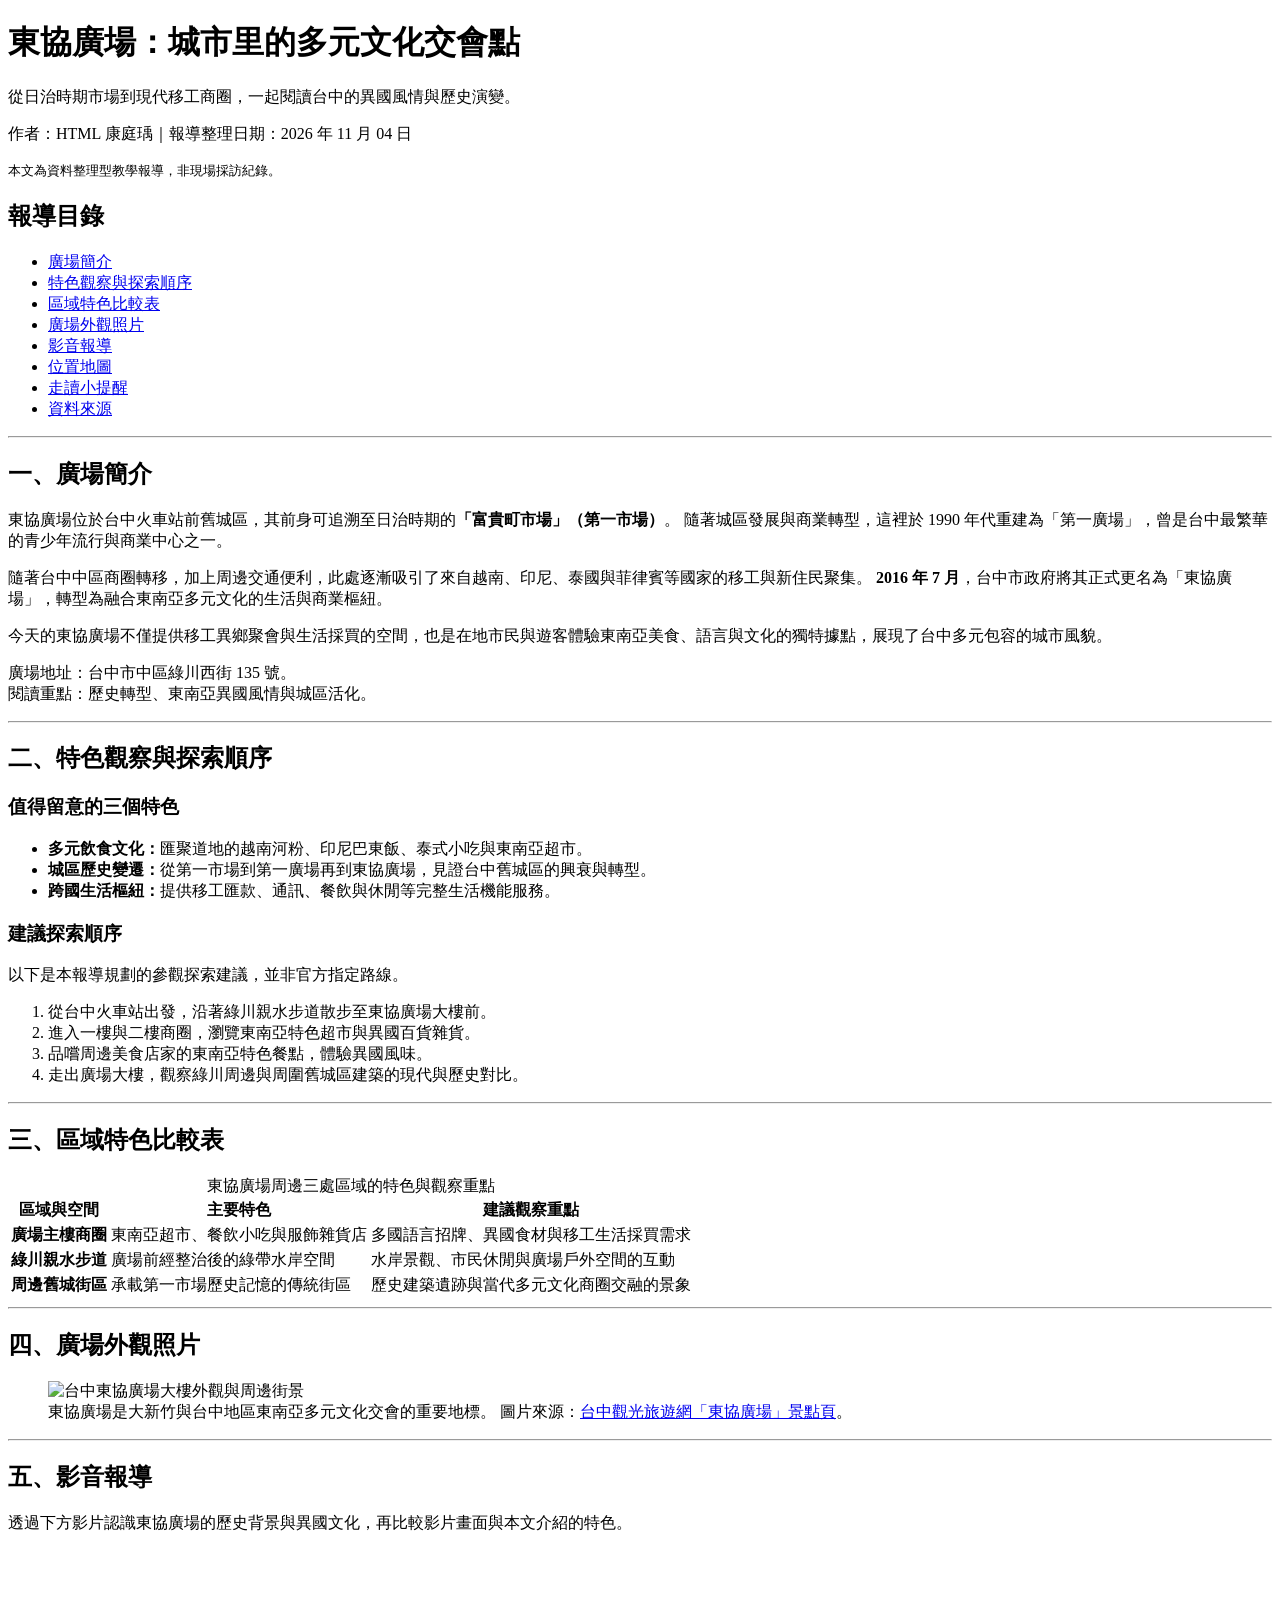
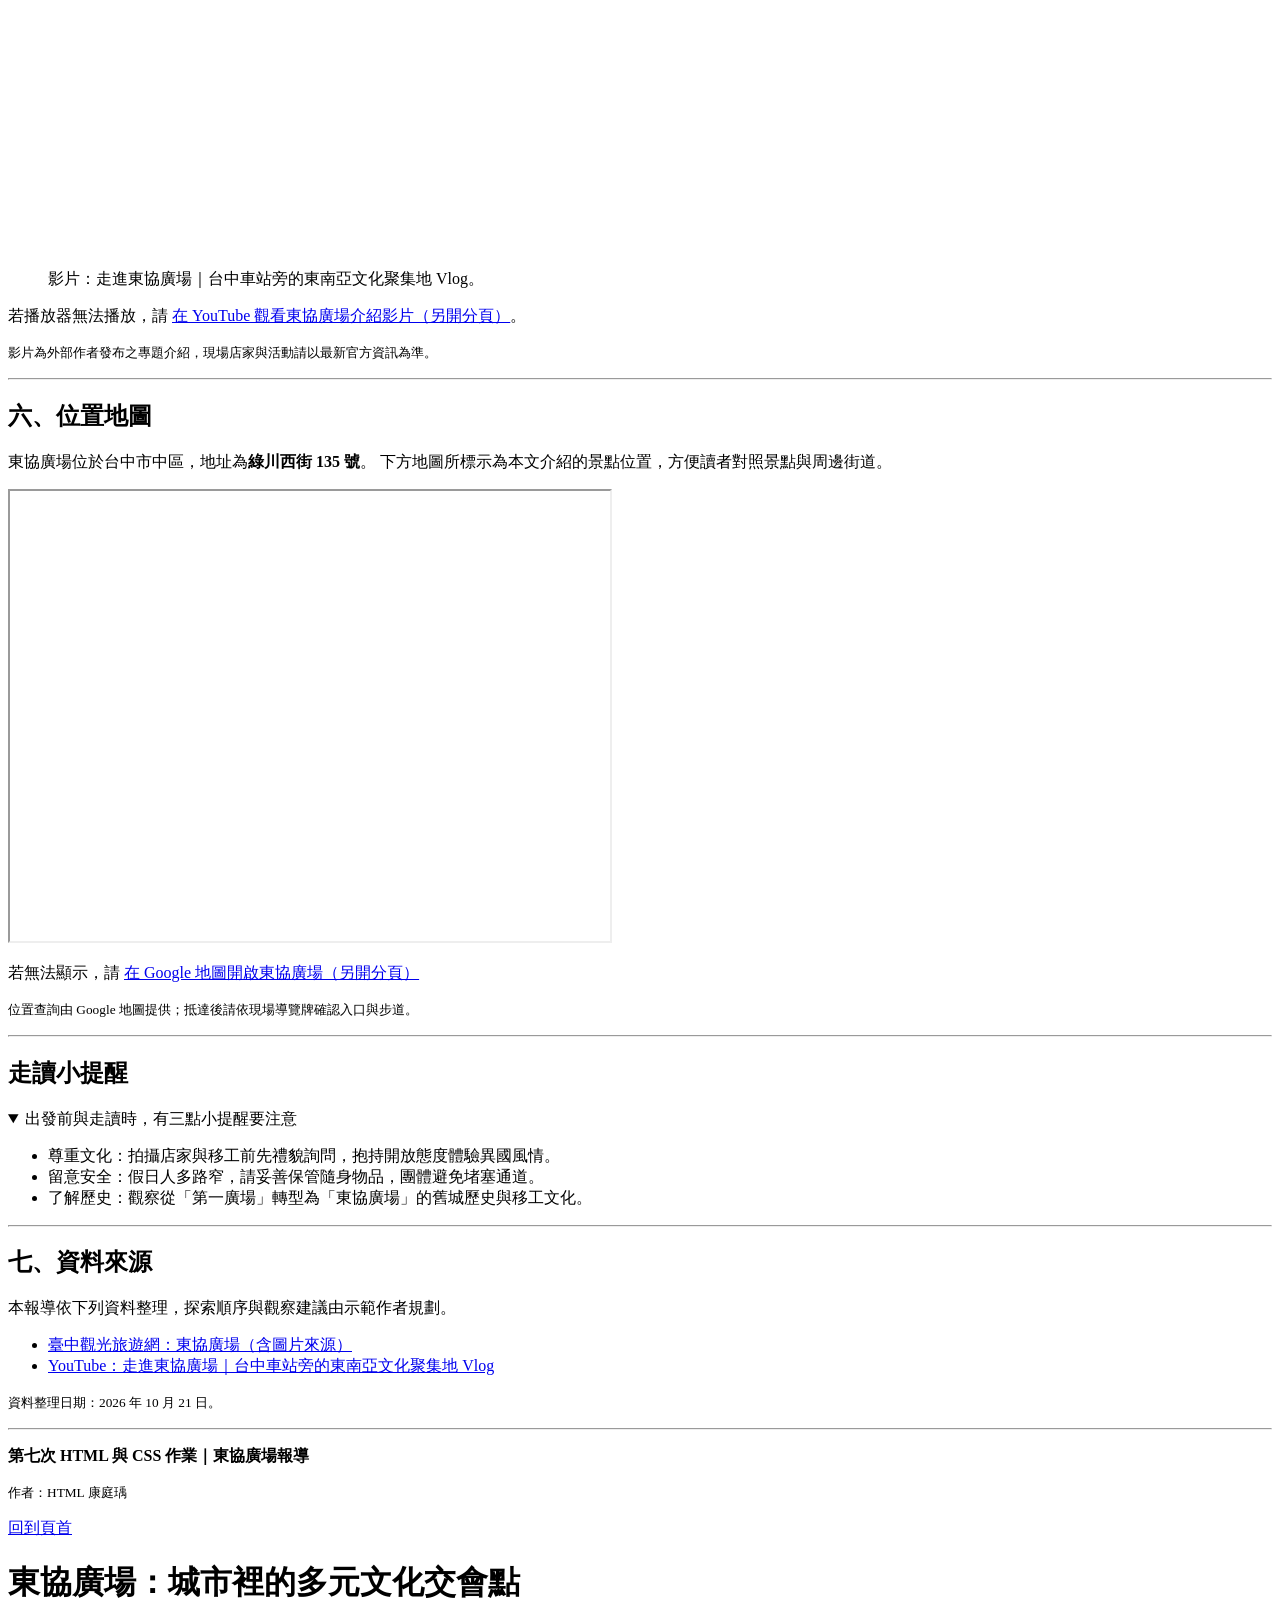
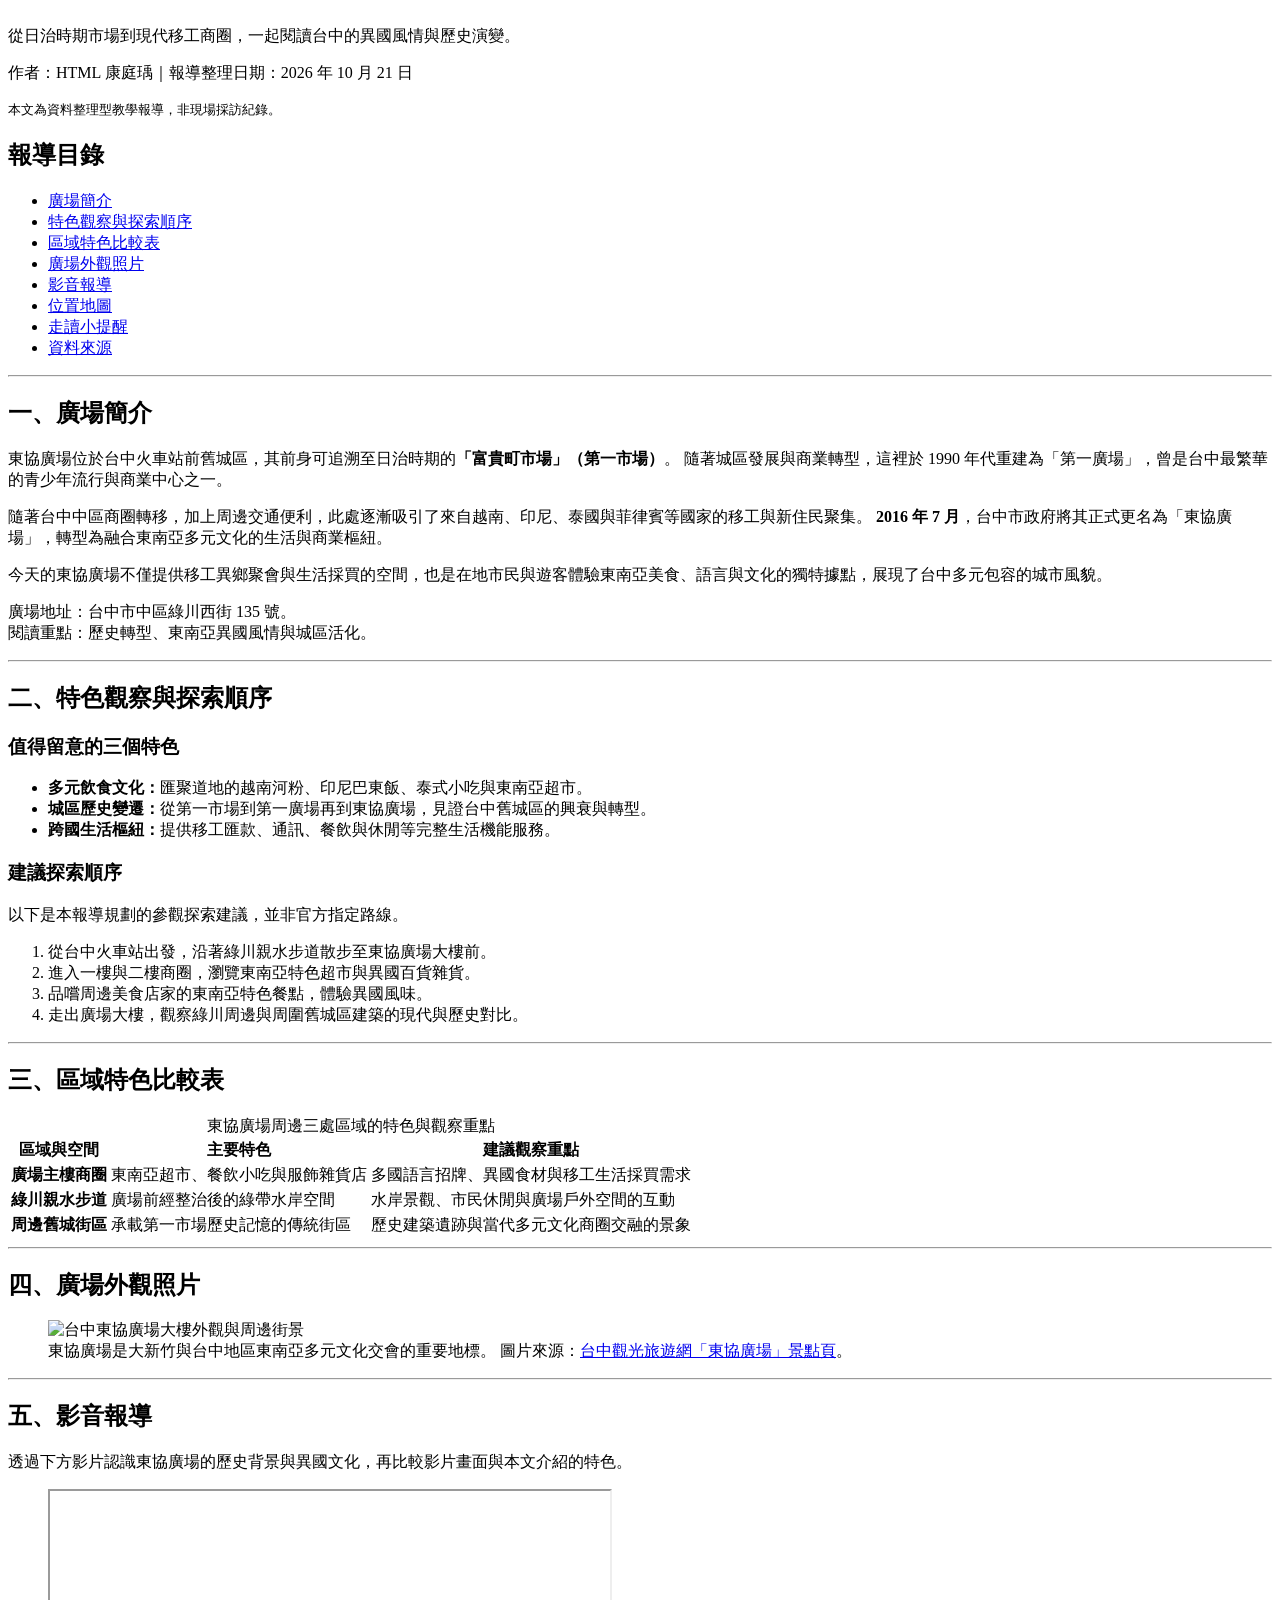
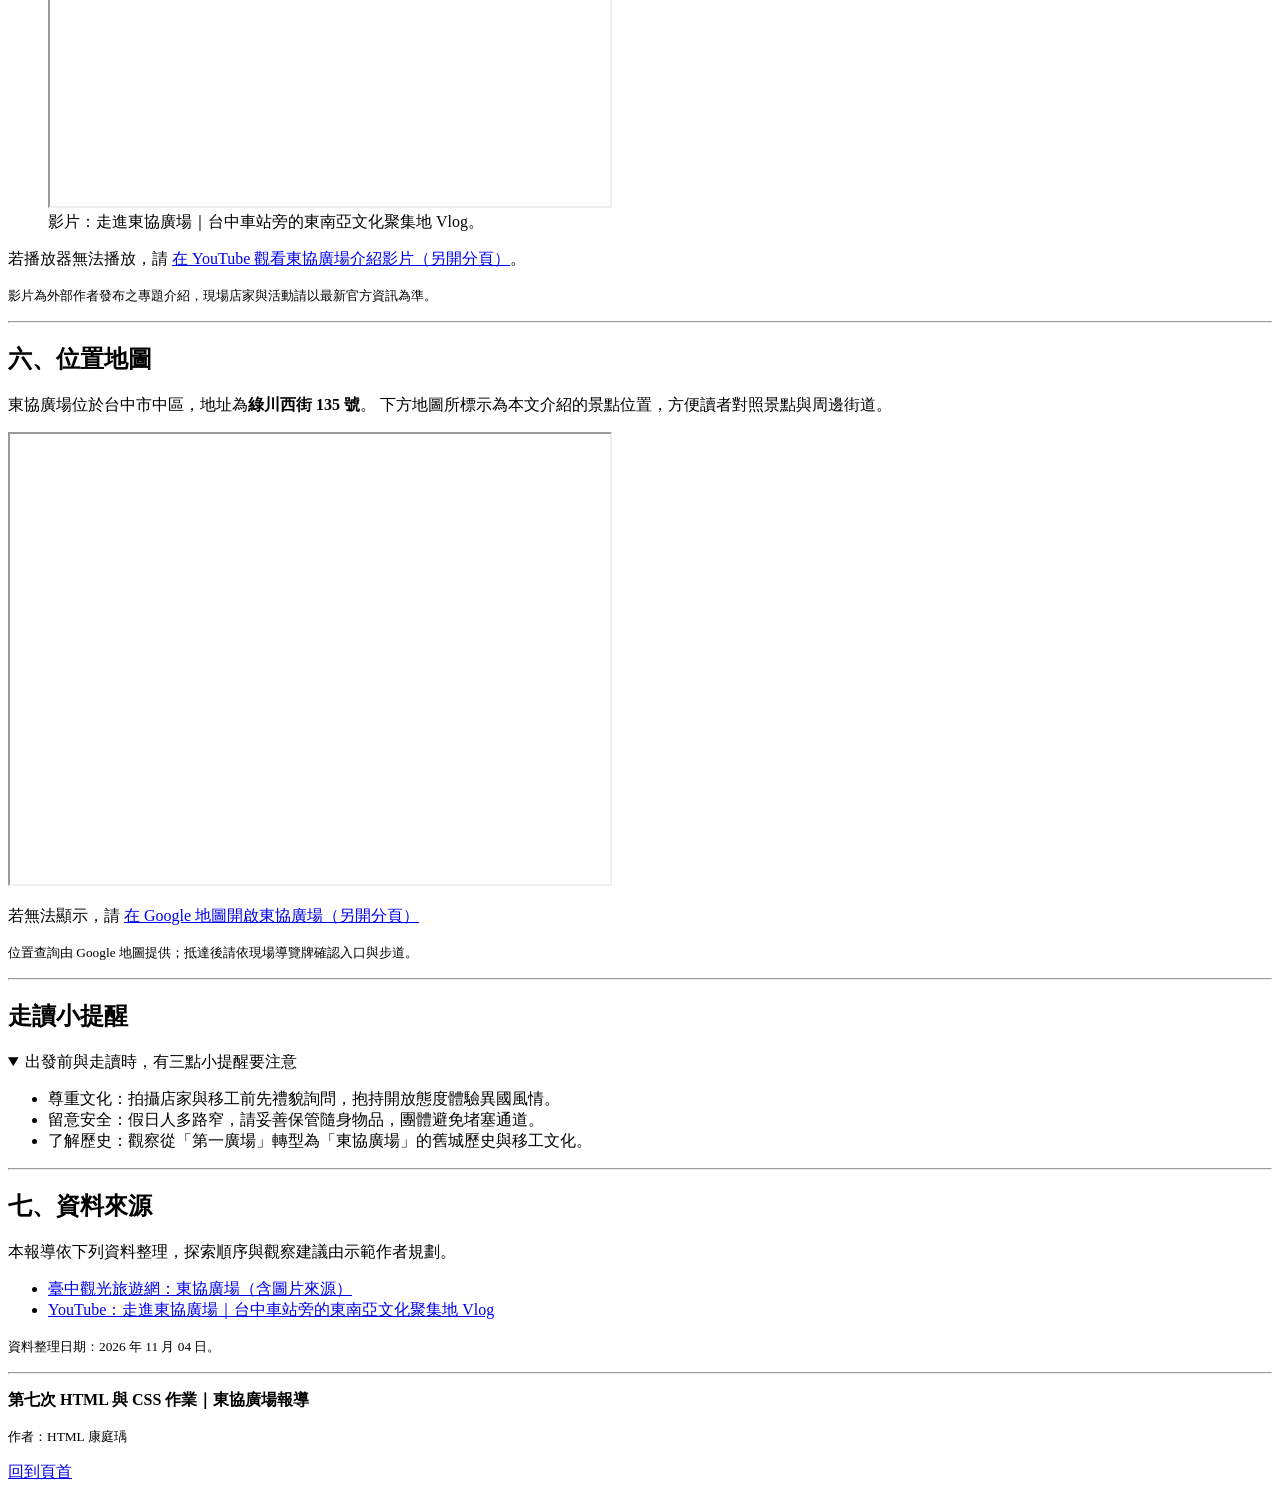
==== index.html @ 60e99b35 "Update report date to November 4, 2026" ====
<!DOCTYPE html>
<html lang="zh-Hant">
<head>
    <meta charset="UTF-8">
    <meta name="viewport" content="width=device-width, initial-scale=1.0">
    <meta name="description" content="走進東協廣場，認識前第一廣場的歷史轉變、東南亞多元文化與美食，透過清單、表格、照片和影片閱讀城市故事。">
    <meta name="author" content="HTML 康庭瑀">
    <title>東協廣場報導｜城市裡的多元文化交會點</title>

    <!--
        HW07 改用外部 CSS。
        href="css/hw07.css" 是相對於本 HTML 檔案所在資料夾的路徑：
        先進入同一層的 css 資料夾，再載入 hw07.css。
        HTML 與 css 資料夾一起搬移且維持層級時，路徑仍可正常使用。
    -->
    <link rel="stylesheet" href="css/hw07.css">
</head>

<body>
    <!-- header 是頁首；id="top" 是下方「回到頁首」連結的目的地。 -->
    <header id="top">
        <h1>東協廣場：城市里的多元文化交會點</h1>
        <p>從日治時期市場到現代移工商圈，一起閱讀台中的異國風情與歷史演變。</p>
        <p>作者：HTML 康庭瑀｜報導整理日期：<time datetime="2026-11-04">2026 年 11 月 04 日</time></p>
        <!-- 原行內 font-style: italic 已移至外部 CSS 的 .report-disclaimer。 -->
        <p><small class="report-disclaimer">本文為資料整理型教學報導，非現場採訪紀錄。</small></p>
    </header>

    <!-- nav 表示導覽區；href="#名稱" 會跳到本頁相同 id 的元素。 -->
    <nav aria-label="報導目錄">
        <h2>報導目錄</h2>
        <ul>
            <li><a href="#intro">廣場簡介</a></li>
            <li><a href="#highlights">特色觀察與探索順序</a></li>
            <li><a href="#table">區域特色比較表</a></li>
            <li><a href="#photo">廣場外觀照片</a></li>
            <li><a href="#video">影音報導</a></li>
            <li><a href="#map">位置地圖</a></li>
            <li><a href="#tips">走讀小提醒</a></li>
            <li><a href="#sources">資料來源</a></li>
        </ul>
    </nav>

    <hr>

    <!-- main 包住本頁主要內容；article 表示可獨立閱讀的完整報導。 -->
    <main>
        <article aria-label="東協廣場專題報導">

            <!-- section 將報導分成有標題的章節；同一頁中的 id 不可重複。 -->
            <section id="intro">
                <h2>一、廣場簡介</h2>
                <p>
                    東協廣場位於台中火車站前舊城區，其前身可追溯至日治時期的<strong>「富貴町市場」（第一市場）</strong>。
                    隨著城區發展與商業轉型，這裡於 1990 年代重建為「第一廣場」，曾是台中最繁華的青少年流行與商業中心之一。
                </p>
                <p>
                    隨著台中中區商圈轉移，加上周邊交通便利，此處逐漸吸引了來自越南、印尼、泰國與菲律賓等國家的移工與新住民聚集。
                    <strong>2016 年 7 月</strong>，台中市政府將其正式更名為「東協廣場」，轉型為融合東南亞多元文化的生活與商業樞紐。
                </p>
                <p>
                    今天的東協廣場不僅提供移工異鄉聚會與生活採買的空間，也是在地市民與遊客體驗東南亞美食、語言與文化的獨特據點，展現了台中多元包容的城市風貌。
                </p>
                <p>廣場地址：台中市中區綠川西街 135 號。<br>閱讀重點：歷史轉型、東南亞異國風情與城區活化。</p>
            </section>

            <hr>

            <section id="highlights">
                <h2>二、特色觀察與探索順序</h2>
                <h3>值得留意的三個特色</h3>
                <!-- ul 是無序清單；li 是個別項目，適合不分先後的資訊。 -->
                <ul>
                    <li><strong>多元飲食文化：</strong>匯聚道地的越南河粉、印尼巴東飯、泰式小吃與東南亞超市。</li>
                    <li><strong>城區歷史變遷：</strong>從第一市場到第一廣場再到東協廣場，見證台中舊城區的興衰與轉型。</li>
                    <li><strong>跨國生活樞紐：</strong>提供移工匯款、通訊、餐飲與休閒等完整生活機能服務。</li>
                </ul>

                <h3>建議探索順序</h3>
                <!-- 原行內 border-left 與 padding-left 已移至外部 CSS 的 .route-note。 -->
                <p class="route-note">以下是本報導規劃的參觀探索建議，並非官方指定路線。</p>
                <!-- ol 是有序清單；瀏覽器會依 li 的排列產生編號。 -->
                <ol>
                    <li>從台中火車站出發，沿著綠川親水步道散步至東協廣場大樓前。</li>
                    <li>進入一樓與二樓商圈，瀏覽東南亞特色超市與異國百貨雜貨。</li>
                    <li>品嚐周邊美食店家的東南亞特色餐點，體驗異國風味。</li>
                    <li>走出廣場大樓，觀察綠川周邊與周圍舊城區建築的現代與歷史對比。</li>
                </ol>
            </section>

            <hr>

            <section id="table">
                <h2>三、區域特色比較表</h2>
                <!-- 已移除舊式 border="1" 屬性，改由 CSS 來控制表格框線 -->
                <table>
                    <caption>東協廣場周邊三處區域的特色與觀察重點</caption>
                    <thead>
                        <tr>
                            <th scope="col">區域與空間</th>
                            <th scope="col">主要特色</th>
                            <th scope="col">建議觀察重點</th>
                        </tr>
                    </thead>
                    <tbody>
                        <tr>
                            <th scope="row">廣場主樓商圈</th>
                            <td>東南亞超市、餐飲小吃與服飾雜貨店</td>
                            <td>多國語言招牌、異國食材與移工生活採買需求</td>
                        </tr>
                        <tr>
                            <th scope="row">綠川親水步道</th>
                            <td>廣場前經整治後的綠帶水岸空間</td>
                            <td>水岸景觀、市民休閒與廣場戶外空間的互動</td>
                        </tr>
                        <tr>
                            <th scope="row">周邊舊城街區</th>
                            <td>承載第一市場歷史記憶的傳統街區</td>
                            <td>歷史建築遺跡與當代多元文化商圈交融的景象</td>
                        </tr>
                    </tbody>
                </table>
            </section>

            <hr>

            <section id="photo">
                <h2>四、廣場外觀照片</h2>
                <!-- figure 將圖片與圖說組成一個單位；figcaption 是圖說。 -->
                <figure>
                    <img
                        src="https://travel.taichung.gov.tw/image/31543/1024x768"
                        alt="台中東協廣場大樓外觀與周邊街景"
                        width="480">
                    <figcaption>
                        東協廣場是大新竹與台中地區東南亞多元文化交會的重要地標。
                        圖片來源：<a href="https://travel.taichung.gov.tw/zh-cn/attractions/intro/73" target="_blank" rel="noopener noreferrer">台中觀光旅遊網「東協廣場」景點頁</a>。
                    </figcaption>
                </figure>
            </section>

            <hr>

            <section id="video">
                <h2>五、影音報導</h2>
                <p>透過下方影片認識東協廣場的歷史背景與異國文化，再比較影片畫面與本文介紹的特色。</p>

                <!--
                    iframe 將 YouTube 播放器嵌入本頁，需要明確的結束標籤。
                    src 使用 /embed/影片ID，不是一般的 /watch?v=影片ID 網址。
                    width、height 設定播放器尺寸；title 說明嵌入內容。
                    allow 開放所列功能；allowfullscreen 允許全螢幕播放。
                    referrerpolicy 保留跨站來源資訊；仍須由瀏覽器提供有效來源。
                    直接開本機檔案時，YouTube 可能因缺少 HTTP Referer 而出現錯誤 153。
                    若發生此情況，請用本機 HTTP 伺服器預覽，或使用下方原始影片連結。
                    播放也取決於網路、YouTube 及發布者的嵌入設定。
                -->
                <figure>
                    <iframe
                        class="video-frame"
                        width="560"
                        height="315"
                        src="https://www.youtube.com/embed/YysUiTO_WL8?si=gfA43i-zWGRFWjnJ"
                        title="YouTube video player"
                        frameborder="0"
                        allow="accelerometer; autoplay; clipboard-write; encrypted-media; gyroscope; picture-in-picture; web-share"
                        referrerpolicy="strict-origin-when-cross-origin"
                        allowfullscreen>
                    </iframe>
                    <figcaption>影片：走進東協廣場｜台中車站旁的東南亞文化聚集地 Vlog。</figcaption>
                </figure>

                <!-- a 提供一般影片連結；播放器無法播放時仍能前往 YouTube。 -->
                <p>
                    若播放器無法播放，請
                    <a href="https://youtu.be/YysUiTO_WL8?si=YIu5LQYikHuJWmUu" target="_blank" rel="noopener noreferrer">在 YouTube 觀看東協廣場介紹影片（另開分頁）</a>。
                </p>
                <p><small>影片為外部作者發布之專題介紹，現場店家與活動請以最新官方資訊為準。</small></p>
            </section>

            <hr>

            <section id="map">
                <h2>六、位置地圖</h2>
                <p>
                    東協廣場位於台中市中區，地址為<strong>綠川西街 135 號</strong>。
                    下方地圖所標示為本文介紹的景點位置，方便讀者對照景點與周邊街道。
                </p>

                <!--
                    Google 地圖以座標定位，q 指定緯度 24.13947、經度 120.68364，output=embed 回傳嵌入版。
                    網址的 & 在 HTML 中寫成 &amp;。不需放入 API 金鑰。
                    title 說明地圖用途；loading="lazy" 延後載入較下方的外部內容。
                    iframe 必須寫結束標籤；width 與 height 設定顯示尺寸。
                    地圖需連網顯示；另外也提供一般地圖連結，若載入失敗時仍可開啟。
                -->
                <iframe
                    class="map-frame"
                    src="https://www.google.com/maps/embed?pb=!1m18!1m12!1m3!1d7281.848371149528!2d120.68386920000002!3d24.139300500000004!2m3!1f0!2f0!3f0!3m2!1i1024!2i768!4f13.1!3m3!1m2!1s0x34693d1491da3bf1%3A0x5ef80ea12e1607b6!2z5p2x5Y2U5buj5aC0!5e0!3m2!1szh-TW!2stw!4v1791948259283!5m2!1szh-TW!2stw"
                    width="600"
                    height="450"
                    title="東協廣場位置 Google 地圖"
                    loading="lazy"
                    referrerpolicy="strict-origin-when-cross-origin"
                    allowfullscreen>
                </iframe>

                <!-- a 提供一般地圖連結；無法顯示時仍能前往 Google Maps。 -->
                <p>
                    若無法顯示，請
                    <a href="https://maps.app.goo.gl/yRwJXC8t9K7Gx9ax9" target="_blank" rel="noopener noreferrer">在 Google 地圖開啟東協廣場（另開分頁）</a>
                </p>
                <p><small>位置查詢由 Google 地圖提供；抵達後請依現場導覽牌確認入口與步道。</small></p>
            </section>

            <hr>

            <!--
                aside 放與報導相關、但可獨立省略的補充資訊。
                此處為走讀提醒，不用特別來取代主要景點介紹。
                純 HTML 下會依文件順序顯示；aside 不用自動移到右側。
            -->
            <aside id="tips" aria-labelledby="tips-title">
                <h2 id="tips-title">走讀小提醒</h2>
                <!-- details 與 summary 提供瀏覽器原生收折功能，不需要自寫 JavaScript。 -->
                <details open>
                    <summary>出發前與走讀時，有三點小提醒要注意</summary>
                    <ul>
                        <li>尊重文化：拍攝店家與移工前先禮貌詢問，抱持開放態度體驗異國風情。</li>
                        <li>留意安全：假日人多路窄，請妥善保管隨身物品，團體避免堵塞通道。</li>
                        <li>了解歷史：觀察從「第一廣場」轉型為「東協廣場」的舊城歷史與移工文化。</li>
                    </ul>
                </details>
            </aside>

            <hr>

            <section id="sources">
                <h2>七、資料來源</h2>
                <p>本報導依下列資料整理，探索順序與觀察建議由示範作者規劃。</p>
                <!-- target="_blank" 另開分頁；rel 保護開啟新頁面的關聯。 -->
                <ul>
                    <li><a href="https://travel.taichung.gov.tw/zh-cn/attractions/intro/73" target="_blank" rel="noopener noreferrer">臺中觀光旅遊網：東協廣場（含圖片來源）</a></li>
                    <li><a href="https://youtu.be/YysUiTO_WL8?si=YIu5LQYikHuJWmUu" target="_blank" rel="noopener noreferrer">YouTube：走進東協廣場｜台中車站旁的東南亞文化聚集地 Vlog</a></li>
                </ul>
                <p><small>資料整理日期：2026 年 10 月 21 日。</small></p>
            </section>
        </article>
    </main>

    <hr>

    <!-- footer 是頁尾；來源與作者標示應依自己的作品修改。 -->
    <footer>
        <p><strong>第七次 HTML 與 CSS 作業｜東協廣場報導</strong></p>
        <p><small>作者：HTML 康庭瑀</small></p>
        <p><a href="#top">回到頁首</a></p>
    </footer>
</body>
</html><!DOCTYPE html>
<!-- 設定文件格式為 HTML5 -->
<html lang="zh-Hant">
<!-- 設定為繁體中文語系，幫助搜尋引擎與瀏覽器識別 -->
<head>
    <!-- 網頁基本設定與 Head 資訊 -->
    <meta charset="UTF-8">
    <!-- 設定網頁文字編碼為 UTF-8 防止亂碼 -->
    <meta name="viewport" content="width=device-width, initial-scale=1.0">
    <!-- 讓網頁在手機等行動裝置上也能正常縮放與顯示 -->
    <meta name="description" content="走進東協廣場，認識前第一廣場的歷史轉變、東南亞多元文化與美食，透過清單、表格、照片和影片閱讀城市故事。">
    <!-- description 提供網頁摘要；author 標示作者。 -->
    <meta name="author" content="HTML 康庭瑀">
    <title>東協廣場報導｜城市裡的多元文化交會點</title>
    <!-- title 顯示在瀏覽器分頁；與 body 中的 h1 用途不同。 -->
    <!--
        HW07 方法三：以 link 元素載入外部 CSS，不在本頁保留 style 元素或行內 style。
        相對路徑 css/hw07.css：從本 HTML 所在資料夾出發，進入 css 子資料夾，再讀取 hw07.css。
    -->
    <link rel="stylesheet" href="css/hw07.css">
</head>

<body>
    <!-- header 是頁首；id="top" 是下方「回到頁首」連結的目的地。 -->
    <header id="top">
        <!-- h1 是本頁主標題；h2 用於各章節，依內容階層選用標題。 -->
        <h1>東協廣場：城市裡的多元文化交會點</h1>
        <p>從日治時期市場到現代移工商圈，一起閱讀台中的異國風情與歷史演變。</p>
        <!-- time 的 datetime 以標準日期格式提供機器可讀的日期。 -->
        <p>作者：HTML 康庭瑀｜報導整理日期：<time datetime="2026-10-21">2026 年 10 月 21 日</time></p>
        <!-- 遷移 1/3：將行內 style 改為 report-disclaimer 類別，在外部 CSS 保留此聲明的斜體。 -->
        <p><small class="report-disclaimer">本文為資料整理型教學報導，非現場採訪紀錄。</small></p>
    </header>

    <!-- nav 表示導覽區；href="#名稱" 會跳到本頁相同 id 的元素。 -->
    <nav aria-label="報導目錄">
        <h2>報導目錄</h2>
        <ul>
            <li><a href="#intro">廣場簡介</a></li>
            <li><a href="#highlights">特色觀察與探索順序</a></li>
            <li><a href="#table">區域特色比較表</a></li>
            <li><a href="#photo">廣場外觀照片</a></li>
            <li><a href="#video">影音報導</a></li>
            <li><a href="#map">位置地圖</a></li>
            <li><a href="#tips">走讀小提醒</a></li>
            <li><a href="#sources">資料來源</a></li>
        </ul>
    </nav>

    <hr>

    <!-- main 包住本頁主要內容；article 表示可獨立閱讀的完整報導。 -->
    <main>
        <article aria-label="東協廣場專題報導">
            <!-- section 將報導分成有標題的章節；同一頁中的 id 不可重複。 -->
            <section id="intro">
                <h2>一、廣場簡介</h2>
                <!-- p 表示段落；strong 強調重要資訊，不用來取代標題。 -->
                <p>
                    東協廣場位於台中火車站前舊城區，其前身可追溯至日治時期的<strong>「富貴町市場」（第一市場）</strong>。
                    隨著城區發展與商業轉型，這裡於 1990 年代重建為「第一廣場」，曾是台中最繁華的青少年流行與商業中心之一。
                </p>
                <p>
                    隨著台中中區商圈轉移，加上周邊交通便利，此處逐漸吸引了來自越南、印尼、泰國與菲律賓等國家的移工與新住民聚集。
                    <strong>2016 年 7 月</strong>，台中市政府將其正式更名為「東協廣場」，轉型為融合東南亞多元文化的生活與商業樞紐。
                </p>
                <p>
                    今天的東協廣場不僅提供移工異鄉聚會與生活採買的空間，也是在地市民與遊客體驗東南亞美食、語言與文化的獨特據點，展現了台中多元包容的城市風貌。
                </p>
                <!-- br 僅用於同段文字中需要的換行；不要用很多 br 製造間距。 -->
                <p>廣場地址：台中市中區綠川西街 135 號。<br>閱讀重點：歷史轉型、東南亞異國風情與城區活化。</p>
            </section>

            <hr>

            <section id="highlights">
                <h2>二、特色觀察與探索順序</h2>
                <h3>值得留意的三個特色</h3>
                <!-- ul 是無序清單；li 是個別項目，適合不分先後的資訊。 -->
                <ul>
                    <li><strong>多元飲食文化：</strong>匯聚道地的越南河粉、印尼巴東飯、泰式小吃與東南亞超市。</li>
                    <li><strong>城區歷史變遷：</strong>從第一市場到第一廣場再到東協廣場，見證台中舊城區的興衰與轉型。</li>
                    <li><strong>跨國生活樞紐：</strong>提供移工匯款、通訊、餐飲與休閒等完整生活機能服務。</li>
                </ul>

                <h3>建議探索順序</h3>
                <!-- 遷移 2/3：將原本的行內樣式改為 route-note 類別，在外部 CSS 保留左框線與內距 -->
                <p class="route-note">以下是本報導規劃的參觀探索建議，並非官方指定路線。</p>
                <!-- ol 是有序清單；瀏覽器會依 li 的排列產生編號。 -->
                <ol>
                    <li>從台中火車站出發，沿著綠川親水步道散步至東協廣場大樓前。</li>
                    <li>進入一樓與二樓商圈，瀏覽東南亞特色超市與異國百貨雜貨。</li>
                    <li>品嚐周邊美食店家的東南亞特色餐點，體驗異國風味。</li>
                    <li>走出廣場大樓，觀察綠川周邊與周圍舊城區建築的現代與歷史對比。</li>
                </ol>
            </section>

            <hr>

            <section id="table">
                <h2>三、區域特色比較表</h2>
                <!-- 已移除舊式 border="1" 屬性，改由 CSS 來控制表格框線 -->
                <table>
                    <!-- caption 是表格標題，放在 table 內最前面。 -->
                    <caption>東協廣場周邊三處區域的特色與觀察重點</caption>
                    <!-- thead 包住表頭；tr 是一橫列；th 是標題儲存格。 -->
                    <thead>
                        <tr>
                            <!-- scope="col" 表示這個 th 是整欄的標題。 -->
                            <th scope="col">區域與空間</th>
                            <th scope="col">主要特色</th>
                            <th scope="col">建議觀察重點</th>
                        </tr>
                    </thead>
                    <!-- tbody 包住資料列；td 是一般資料儲存格。 -->
                    <tbody>
                        <tr>
                            <!-- scope="row" 表示這個 th 是本列的標題。 -->
                            <th scope="row">廣場主樓商圈</th>
                            <td>東南亞超市、餐飲小吃與服飾雜貨店</td>
                            <td>多國語言招牌、異國食材與移工生活採買需求</td>
                        </tr>
                        <tr>
                            <th scope="row">綠川親水步道</th>
                            <td>廣場前經整治後的綠帶水岸空間</td>
                            <td>水岸景觀、市民休閒與廣場戶外空間的互動</td>
                        </tr>
                        <tr>
                            <th scope="row">周邊舊城街區</th>
                            <td>承載第一市場歷史記憶的傳統街區</td>
                            <td>歷史建築遺跡與當代多元文化商圈交融的景象</td>
                        </tr>
                    </tbody>
                </table>
            </section>

            <hr>

            <section id="photo">
                <h2>四、廣場外觀照片</h2>
                <!-- figure 將圖片與圖說組成一個單位；figcaption 是圖說。 -->
                <figure>
                    <img
                        src="https://travel.taichung.gov.tw/image/31543/1024x768"
                        alt="台中東協廣場大樓外觀與周邊街景"
                        width="480">
                    <figcaption>
                        東協廣場是大新竹與台中地區東南亞多元文化交會的重要地標。
                        圖片來源：<a href="https://travel.taichung.gov.tw/zh-cn/attractions/intro/73" target="_blank" rel="noopener noreferrer">台中觀光旅遊網「東協廣場」景點頁</a>。
                    </figcaption>
                </figure>
            </section>

            <hr>

            <section id="video">
                <h2>五、影音報導</h2>
                <p>透過下方影片認識東協廣場的歷史背景與異國文化，再比較影片畫面與本文介紹的特色。</p>
                <figure>
                    <iframe
                        class="video-frame"
                        width="560" 
                        height="315" 
                        src="https://www.youtube.com/embed/YysUiTO_WL8?si=gfA43i-zWGRFWjnJ" 
                        title="YouTube video player"
                        allow="accelerometer; autoplay; clipboard-write; encrypted-media; gyroscope; picture-in-picture; web-share" 
                        referrerpolicy="strict-origin-when-cross-origin" allowfullscreen>
                    </iframe>
                    <figcaption>影片：走進東協廣場｜台中車站旁的東南亞文化聚集地 Vlog。</figcaption>
                </figure>
                <!-- a 提供一般影片連結；播放器無法播放時仍能前往 YouTube。 -->
                <p>
                    若播放器無法播放，請
                    <a href="https://youtu.be/YysUiTO_WL8?si=YIu5LQYikHuJWmUu" target="_blank" rel="noopener noreferrer">在 YouTube 觀看東協廣場介紹影片（另開分頁）</a>。
                </p>
                <p><small>影片為外部作者發布之專題介紹，現場店家與活動請以最新官方資訊為準。</small></p>
            </section>

            <hr>

            <!-- 位置地圖專區 -->
            <section id="map">
                <h2>六、位置地圖</h2>
                <p>東協廣場位於台中市中區，地址為<strong>綠川西街 135 號</strong>。
                    下方地圖所標示為本文介紹的景點位置，方便讀者對照景點與周邊街道。</p>
                <iframe 
                    class="map-frame"
                    src="https://www.google.com/maps/embed?pb=!1m18!1m12!1m3!1d7281.848371149528!2d120.68386920000002!3d24.139300500000004!2m3!1f0!2f0!3f0!3m2!1i1024!2i768!4f13.1!3m3!1m2!1s0x34693d1491da3bf1%3A0x5ef80ea12e1607b6!2z5p2x5Y2U5buj5aC0!5e0!3m2!1szh-TW!2stw!4v1791948259283!5m2!1szh-TW!2stw"
                    width="600" 
                    height="450" 
                    title="東協廣場位置 Google 地圖"
                    loading="lazy" 
                    referrerpolicy="strict-origin-when-cross-origin"
                    allowfullscreen>
                </iframe>
                <!-- a 提供一般地圖連結；無法顯示時仍能前往 google map。 -->
                <p>
                    若無法顯示，請
                    <a href="https://maps.app.goo.gl/yRwJXC8t9K7Gx9ax9" target="_blank" rel="noopener noreferrer">在 Google 地圖開啟東協廣場（另開分頁）</a></p>
                <p><small>位置查詢由 Google 地圖提供；抵達後請依現場導覽牌確認入口與步道。</small></p>
            </section>

            <hr>
            <!--
                aside 放與報導相關、但可獨立省略的補充資訊。
                此處為走讀提醒，不用特別來取代主要景點介紹。
            -->
            <aside id="tips" aria-labelledby="tips-title">
                <h2 id="tips-title">走讀小提醒</h2>
                <!-- details 與 summary 提供瀏覽器原生收折功能，不需要自寫 JavaScript。 -->
                <details open>
                    <summary>出發前與走讀時，有三點小提醒要注意</summary>
                    <ul>
                        <li>尊重文化：拍攝店家與移工前先禮貌詢問，抱持開放態度體驗異國風情。</li>
                        <li>留意安全：假日人多路窄，請妥善保管隨身物品，團體避免堵塞通道。</li>
                        <li>了解歷史：觀察從「第一廣場」轉型為「東協廣場」的舊城歷史與移工文化。</li>
                    </ul>
                </details>
            </aside>

            <hr>

            <section id="sources">
                <h2>七、資料來源</h2>
                <p>本報導依下列資料整理，探索順序與觀察建議由示範作者規劃。</p>
                <!--
                    target="_blank" 另開分頁；rel 保護開啟新頁面的關聯。
                -->
                <ul>
                    <li><a href="https://travel.taichung.gov.tw/zh-cn/attractions/intro/73" target="_blank" rel="noopener noreferrer">臺中觀光旅遊網：東協廣場（含圖片來源）</a></li>
                    <li><a href="https://youtu.be/YysUiTO_WL8?si=YIu5LQYikHuJWmUu" target="_blank" rel="noopener noreferrer">YouTube：走進東協廣場｜台中車站旁的東南亞文化聚集地 Vlog</a></li>
                </ul>
                <p><small>資料整理日期：2026 年 11 月 04 日。</small></p>
            </section>
        </article>
    </main>

    <hr>

    <!-- footer 是頁尾；來源與作者標示應依自己的作品修改。 -->
    <footer>
        <!-- 遷移 3/3：更新作業編號為 HW07 -->
        <p><strong>第七次 HTML 與 CSS 作業｜東協廣場報導</strong></p>
        <p><small>作者：HTML 康庭瑀</small></p>
        <p><a href="#top">回到頁首</a></p>
    </footer>
</body>
</html>
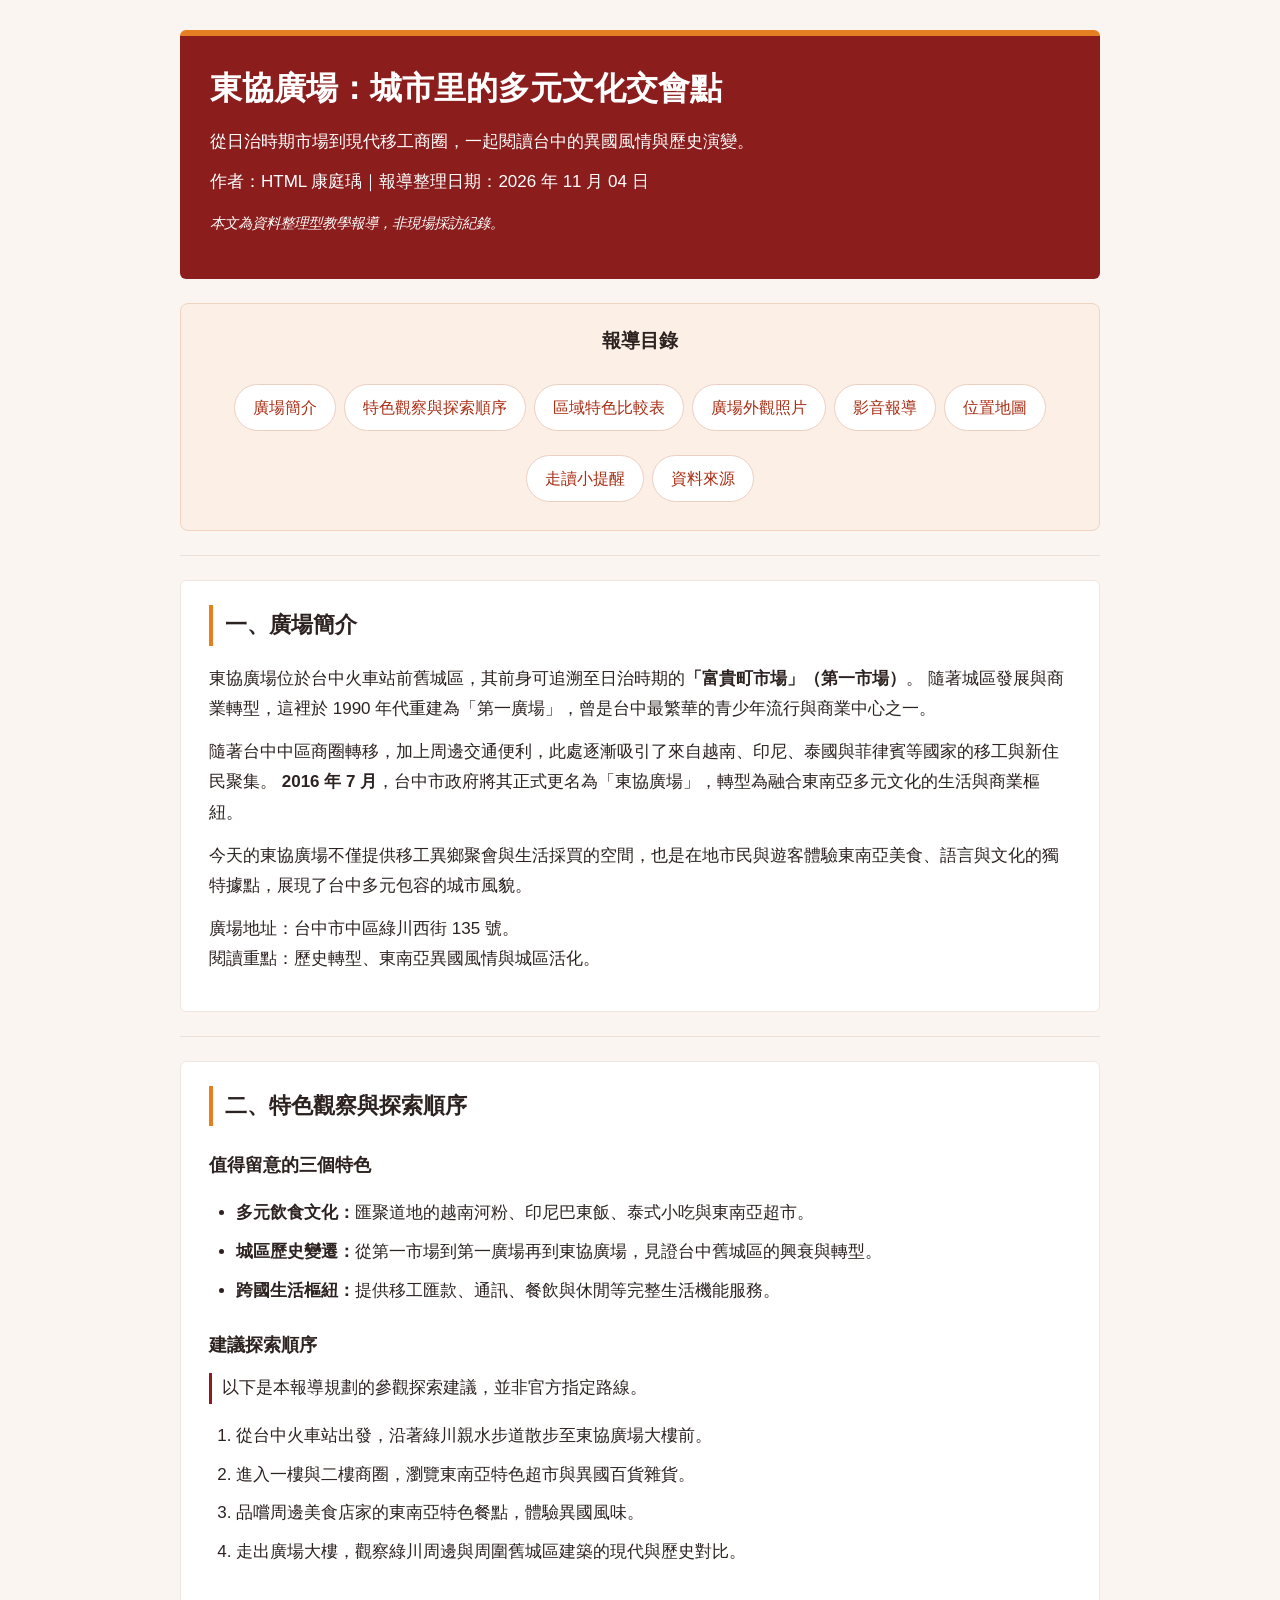
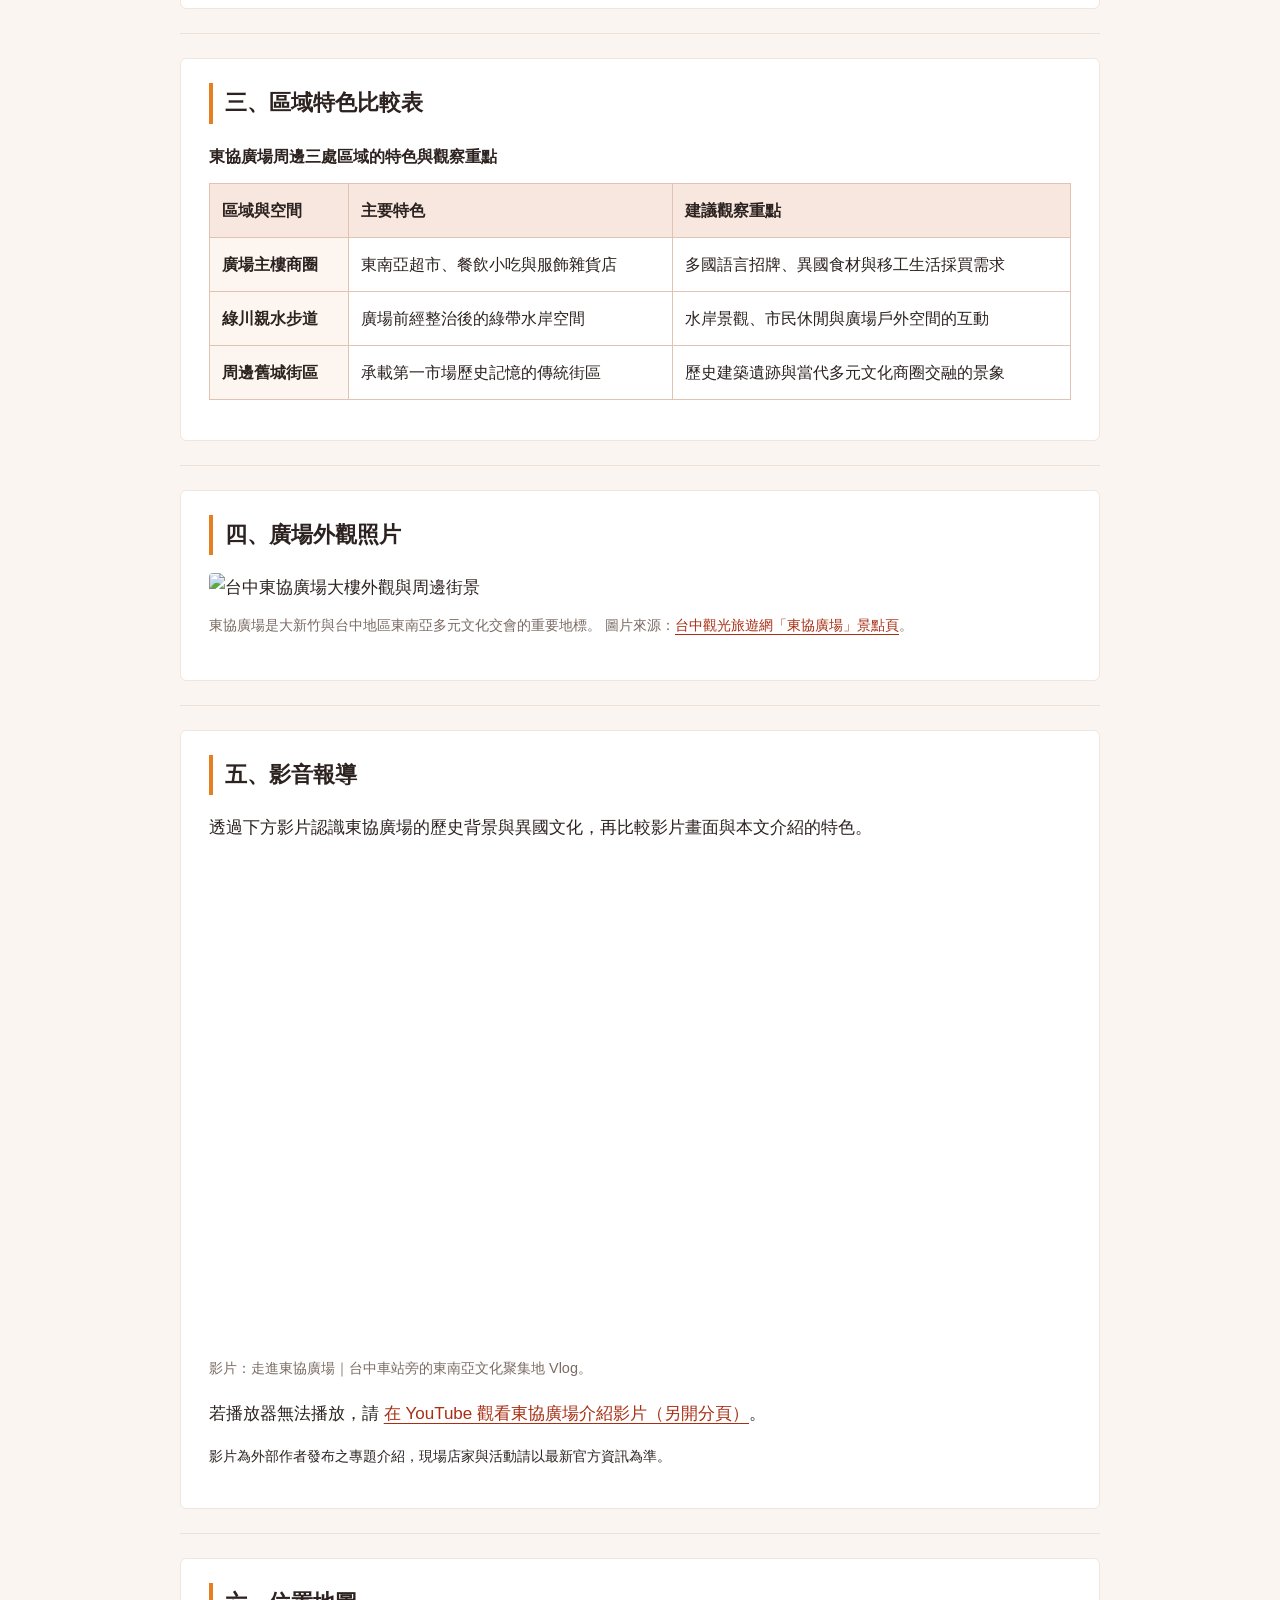
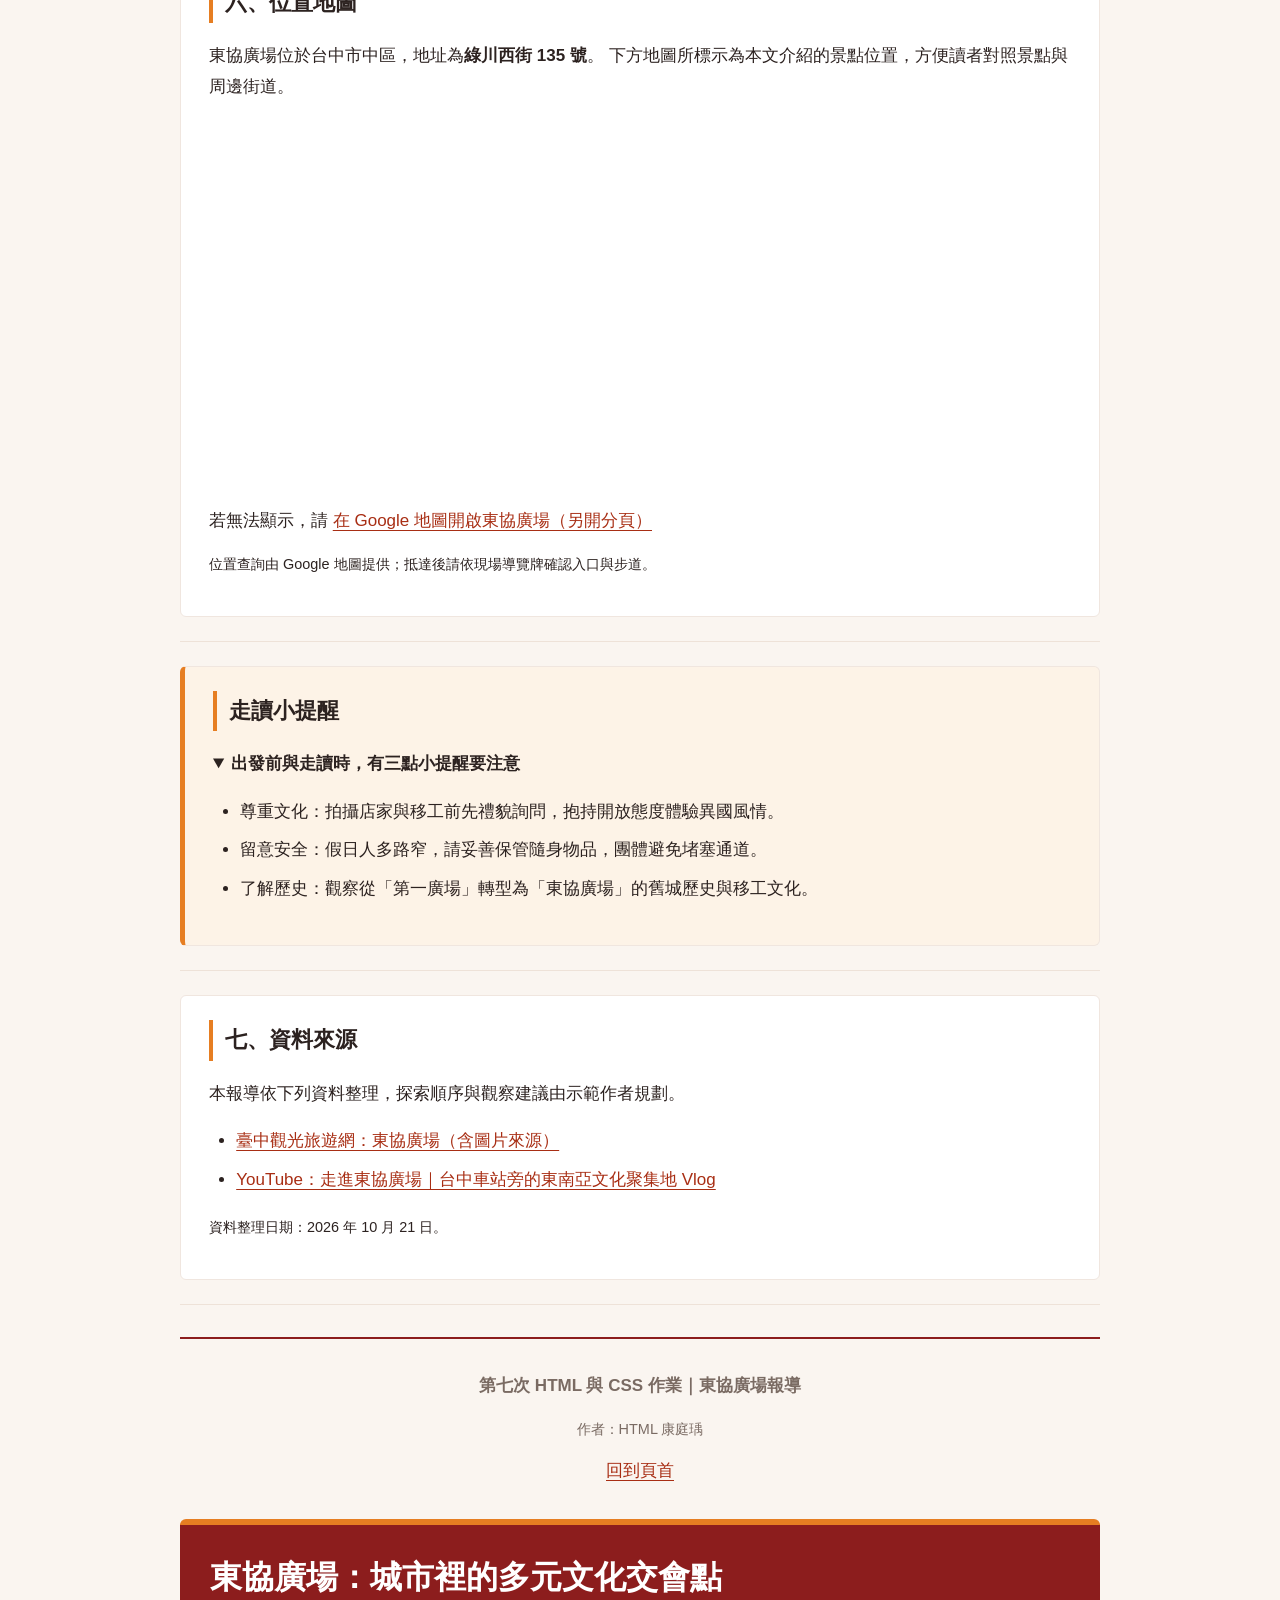
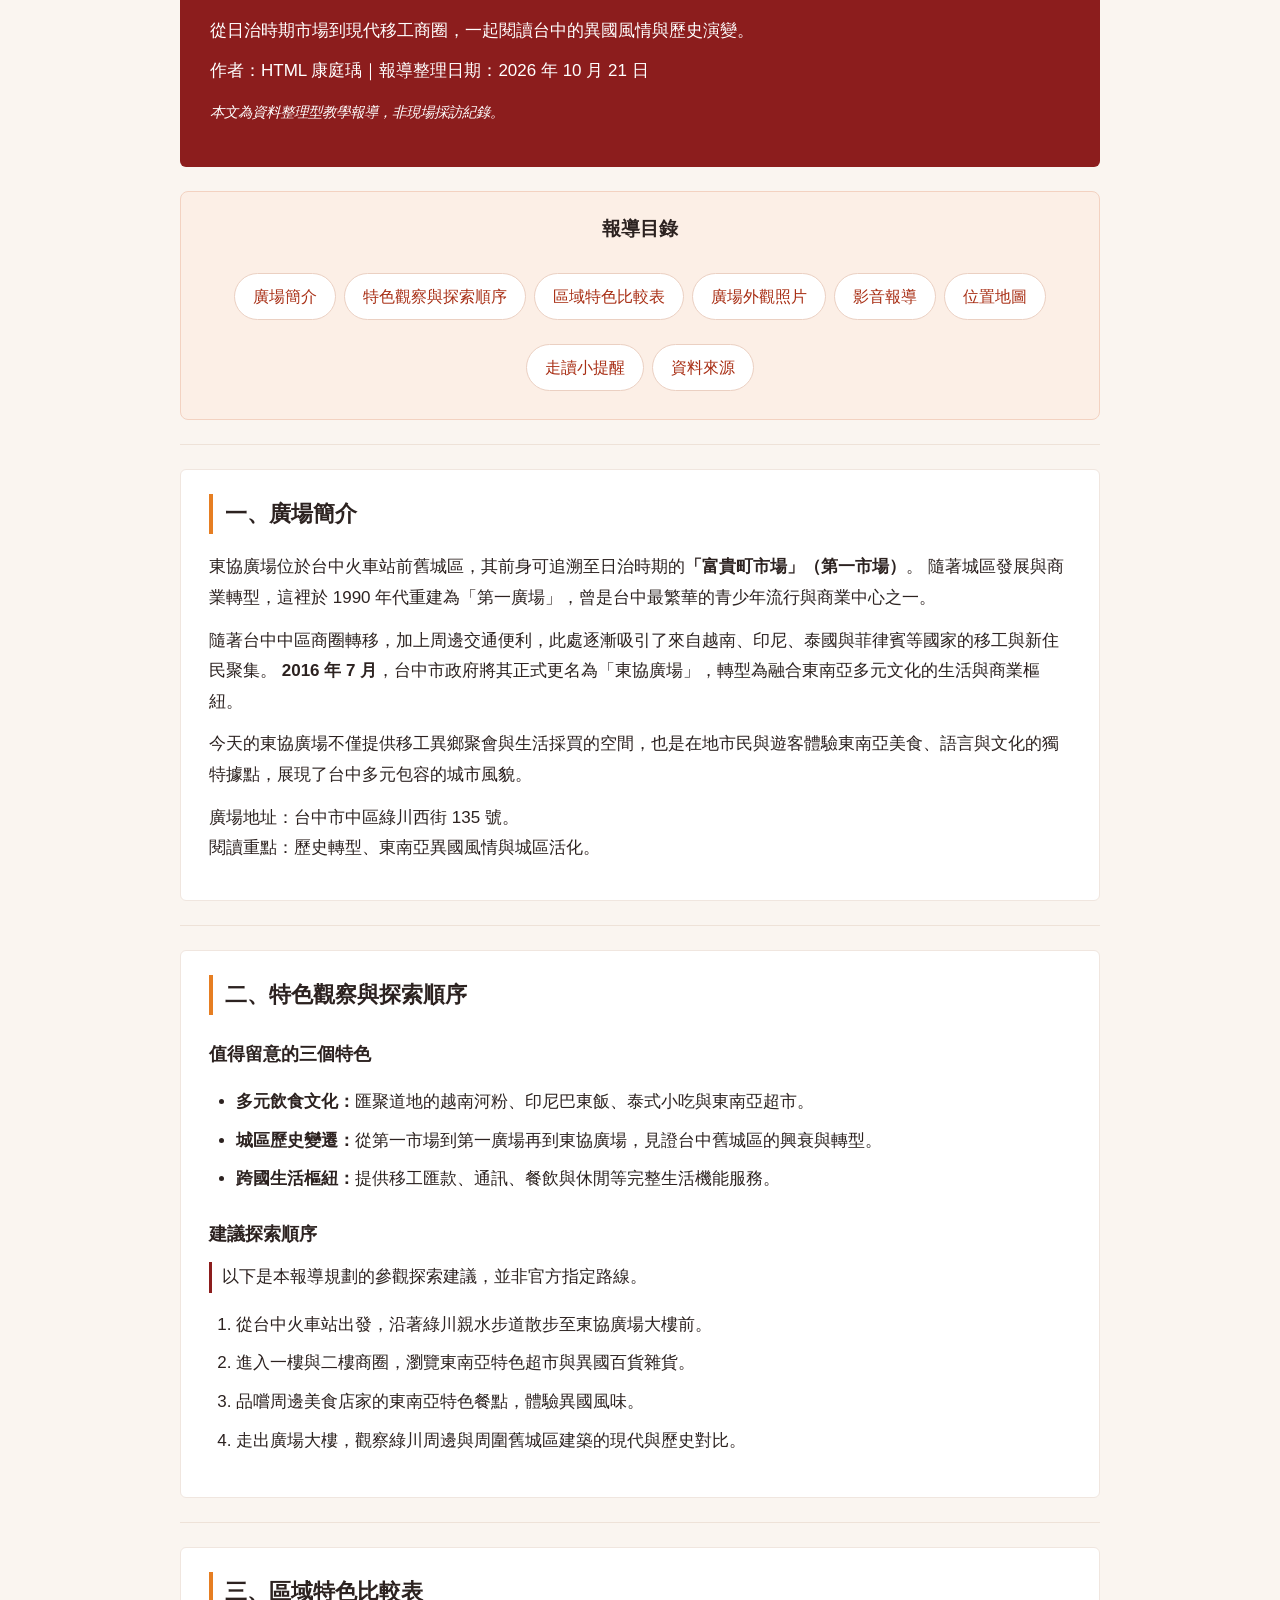
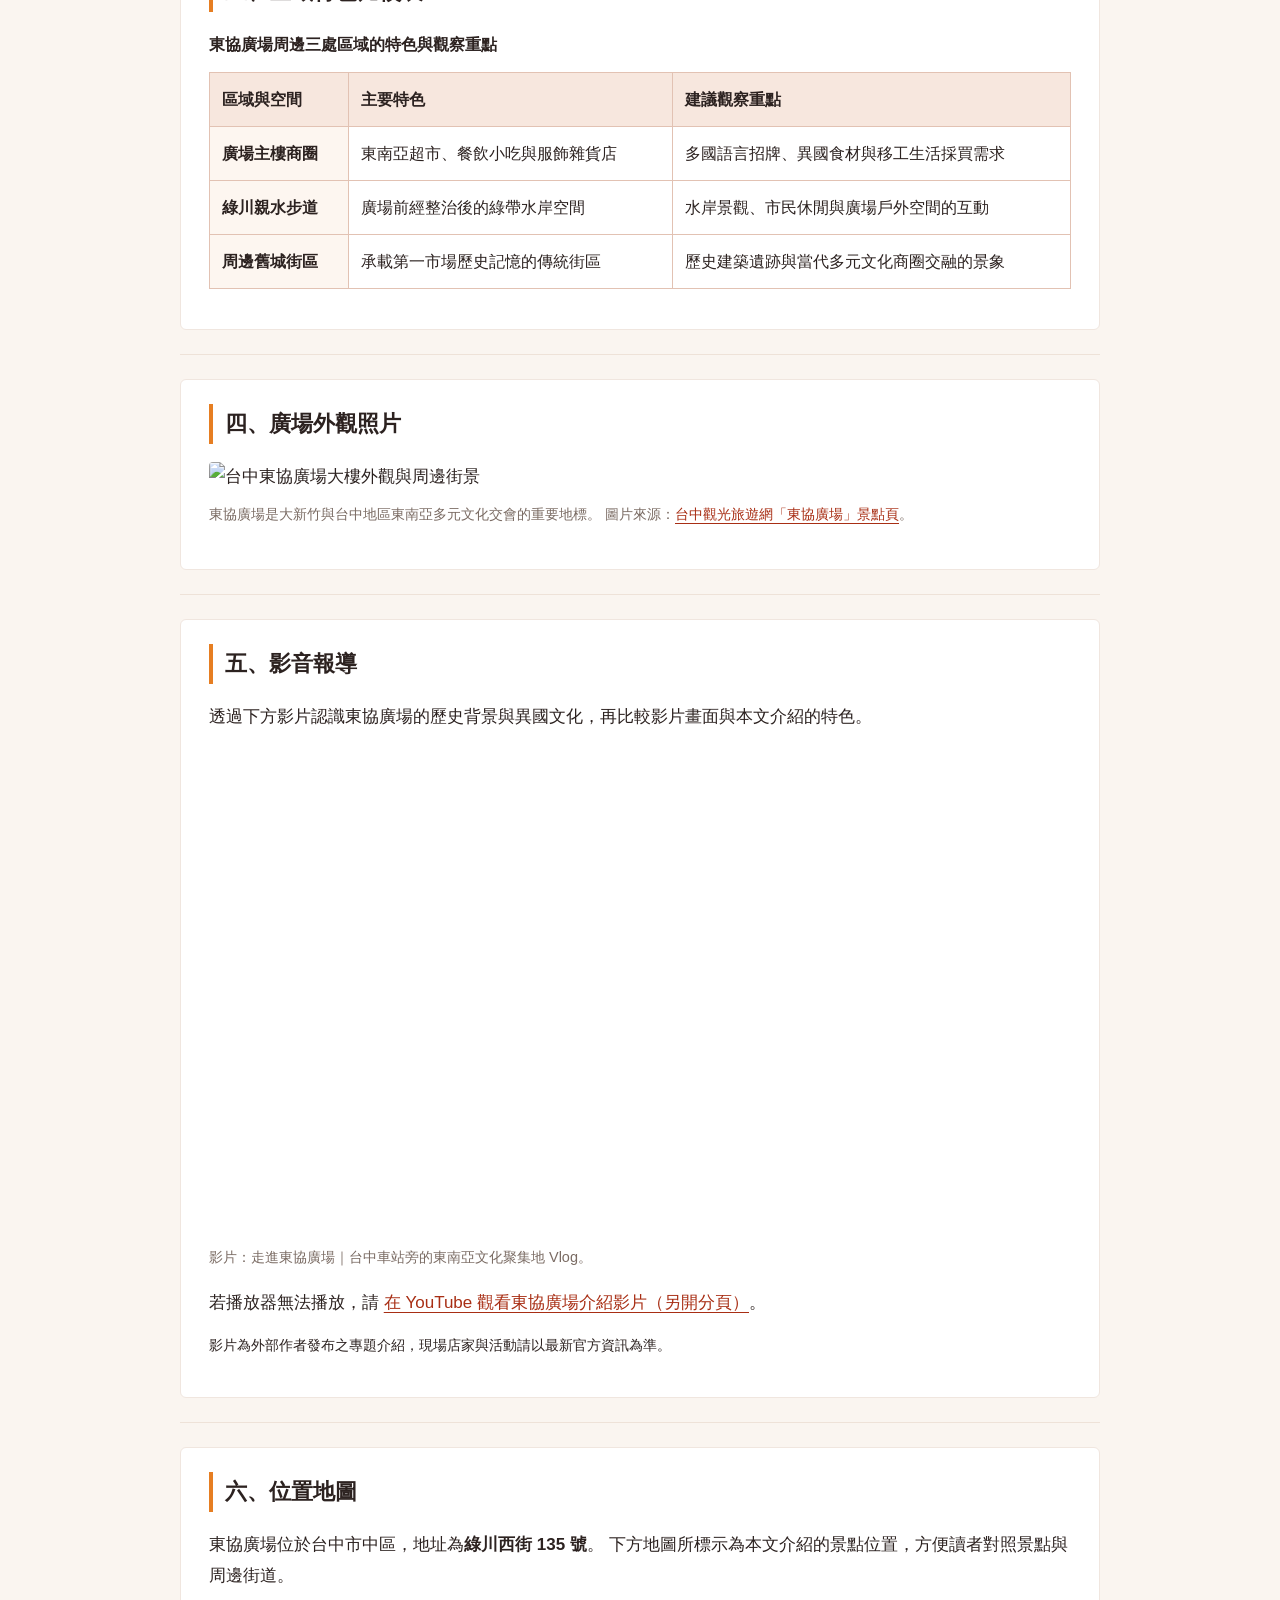
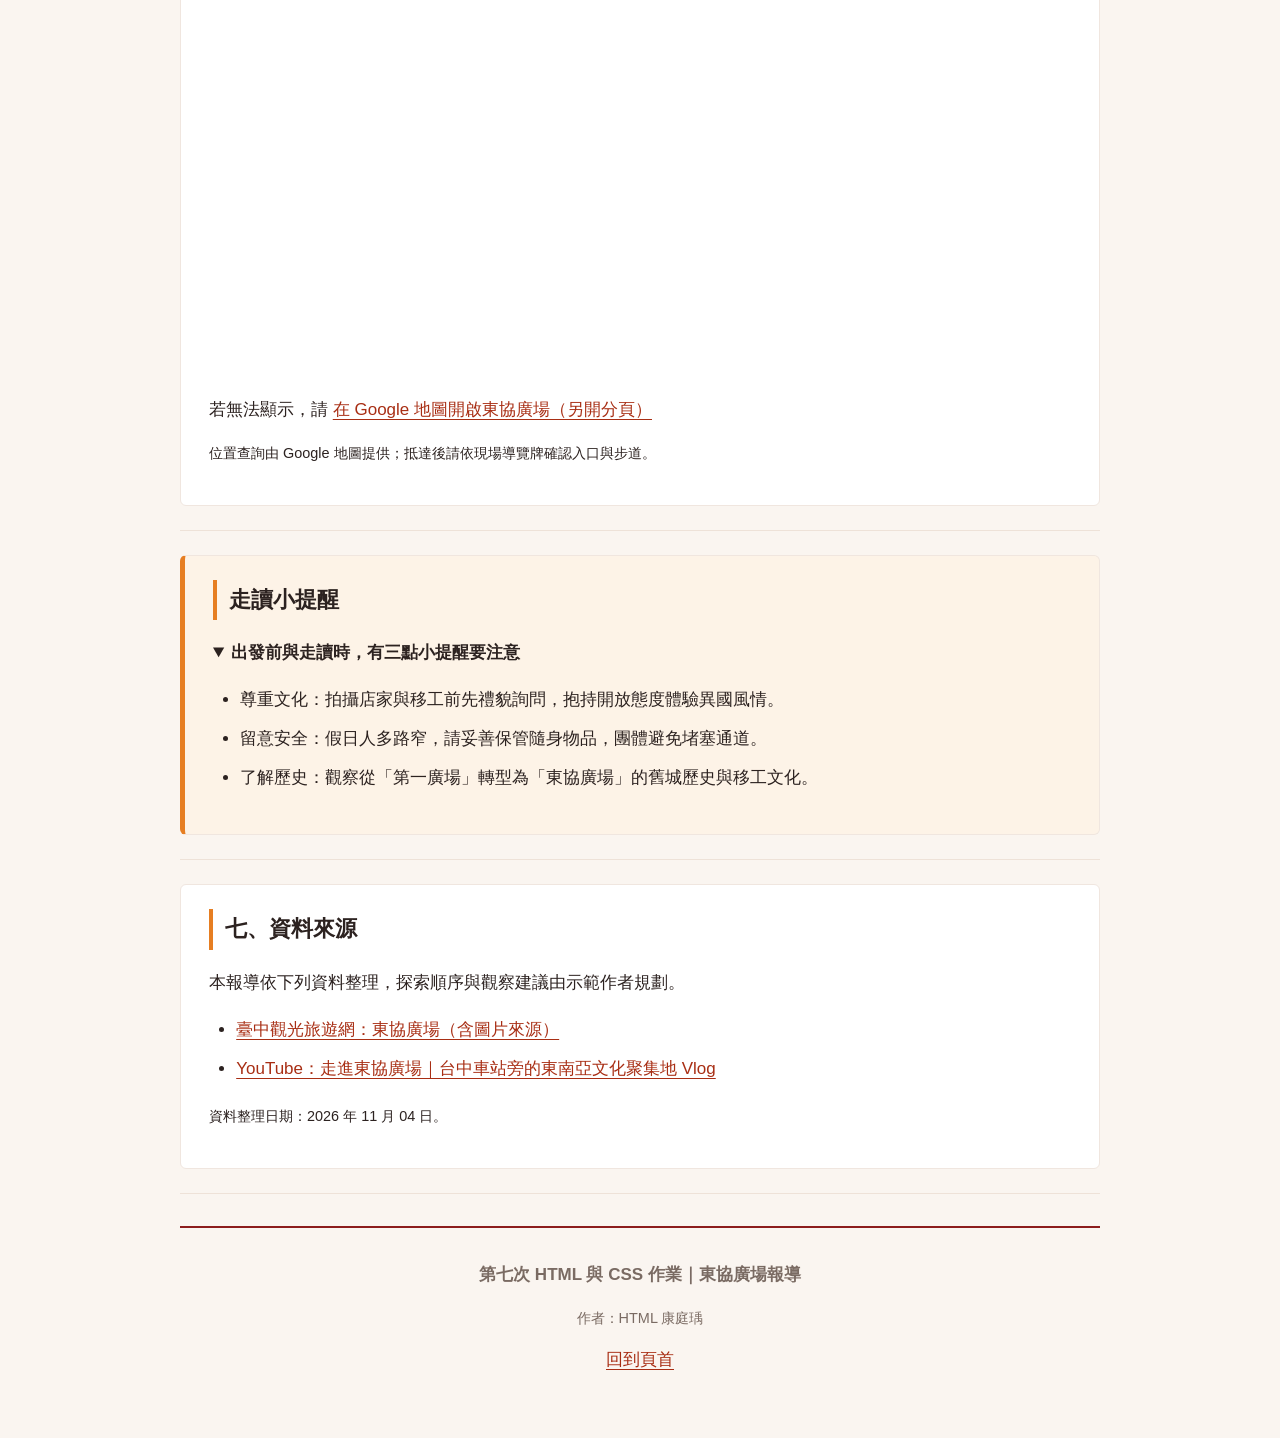
==== commit 94fda0e6: "Update CSS link path in index.html" ====
--- a/index.html
+++ b/index.html
@@ -13,7 +13,7 @@
         先進入同一層的 css 資料夾，再載入 hw07.css。
         HTML 與 css 資料夾一起搬移且維持層級時，路徑仍可正常使用。
     -->
-    <link rel="stylesheet" href="css/hw07.css">
+    <link rel="stylesheet" href="hw07.css">
 </head>
 
 <body>
--- a/hw07.css
+++ b/hw07.css
@@ -0,0 +1,264 @@
+@charset "UTF-8";
+/* 
+  HW07 外部 CSS 樣式表 - 東協廣場專題報導
+  說明：本檔案彙整自 HW06 內嵌 style，並完整保留配色、字型與響應式設計。
+*/
+
+/* 1. 全頁基礎設定與盒子模型 */
+* {
+    box-sizing: border-box; /* 讓寬度包含內距 (padding) 與框線 (border) */
+}
+
+body {
+    max-width: 960px; /* 控制網頁最大寬度 */
+    margin: 0 auto; /* 置中呈現 */
+    padding: 30px 20px;
+    font-family: "Microsoft JhengHei", "PingFang TC", sans-serif;
+    font-size: 17px;
+    line-height: 1.8;
+    color: #2c2220; /* 深暖灰褐色文字，比起純黑更具質感 */
+    background-color: #faf5f0; /* 溫和的淡香檳米色背景 */
+}
+
+/* 2. 頁首風格：使用暖深紅與香檳橘色系 */
+header {
+    padding: 30px;
+    background-color: #8c1d1d; /* 沉穩熱情的深紅/磚紅色 */
+    color: #ffffff;
+    border-top: 6px solid #e67e22; /* 暖橘色頂邊線 */
+    border-radius: 6px;
+}
+
+h1 {
+    margin: 0 0 16px;
+    font-size: 2rem;
+    line-height: 1.4;
+}
+
+header p {
+    margin: 10px 0;
+}
+
+small {
+    font-size: 0.85em;
+}
+
+/* 遷移 1/3：對應文章頂部 small 的斜體聲明 */
+.report-disclaimer {
+    font-style: italic;
+}
+
+/* 3. 報導目錄選單 */
+nav {
+    margin: 24px 0;
+    padding: 20px 24px;
+    background-color: #fcefe6; /* 淡淡的橘粉色背景 */
+    border: 1px solid #f3d2c1;
+    border-radius: 8px;
+    text-align: center; /* 將目錄標題與清單整體水平置中 */
+}
+
+nav h2 {
+    margin-top: 0;
+    padding-left: 0;
+    border-left: none;
+    font-size: 1.2rem;
+    text-align: center;
+}
+
+nav ul {
+    margin: 0;
+    padding: 0;
+    list-style: none; /* 移除清單預設圓點 */
+    display: flex; /* 使用 flexbox 讓項目彈性排列與置中 */
+    flex-wrap: wrap; /* 空間不夠時自動換行 */
+    justify-content: center; /* 水平置中對齊 */
+    gap: 8px; /* 項目之間的間距 */
+}
+
+nav li {
+    display: inline-block;
+}
+
+nav a {
+    display: inline-block;
+    padding: 8px 18px; /* 增加兩側內距讓橢圓造型更飽滿 */
+    background-color: #ffffff;
+    border: 1px solid #ebd0c2;
+    border-radius: 50px; /* 設定大圓角變成橢圓形膠囊框 */
+    text-decoration: none;
+    font-size: 0.95em;
+    transition: all 0.2s ease; /* 加一點平滑過渡效果 */
+}
+
+/* 超連結通用樣式與互動效果 */
+a {
+    color: #a82e14; /* 沉穩深紅橘色連結 */
+    text-underline-offset: 4px;
+}
+
+/* :hover 滑鼠懸停效果 */
+a:hover {
+    color: #e67e22; /* 滑鼠移上去變成亮橘色 */
+    text-decoration: underline;
+}
+
+/* :focus-visible 鍵盤對焦樣式 */
+a:focus-visible, summary:focus-visible {
+    outline: 3px solid #e67e22;
+    outline-offset: 4px;
+}
+
+/* 4. 文章章節外觀 */
+section, aside {
+    margin: 24px 0;
+    padding: 24px 28px;
+    background-color: #ffffff;
+    border: 1px solid #f0e6df;
+    border-radius: 6px;
+}
+
+h2 {
+    margin: 0 0 18px;
+    padding-left: 12px;
+    border-left: 4px solid #e67e22; /* 標題左側提示橘線 */
+    font-size: 1.4rem;
+}
+
+h3 {
+    margin: 22px 0 10px;
+    font-size: 1.15rem;
+}
+
+p {
+    margin: 12px 0;
+}
+
+/* 遷移 2/3：對應探索順序前的重點引言左側框線與內距 */
+.route-note {
+    border-left: 3px solid #8c1d1d;
+    padding-left: 10px;
+}
+
+ul, ol {
+    padding-left: 1.6em;
+}
+
+li {
+    margin: 8px 0;
+}
+
+hr {
+    margin: 24px 0;
+    border: 0;
+    border-top: 1px solid #eee2d8;
+}
+
+/* 5. 表格樣式：取代原本舊式的 border="1" */
+table {
+    width: 100%;
+    border-collapse: collapse; /* 合併相鄰框線 */
+    font-size: 0.95em;
+    margin: 16px 0;
+}
+
+caption {
+    margin-bottom: 12px;
+    text-align: left;
+    font-weight: bold;
+}
+
+th, td {
+    padding: 12px;
+    border: 1px solid #e2c2b3;
+    text-align: left;
+    vertical-align: top;
+}
+
+thead {
+    background-color: #f7e7de; /* 表頭淡橘粉色底 */
+}
+
+tbody th {
+    background-color: #fdf6f0;
+}
+
+/* 6. 圖片與影音媒體元件 responsive (響應式) 設定 */
+figure {
+    margin: 18px 0;
+}
+
+img {
+    display: block;
+    max-width: 100%; /* 防止圖片超出容器 */
+    height: auto;
+    border-radius: 4px;
+}
+
+figcaption {
+    margin-top: 8px;
+    color: #7a6b63;
+    font-size: 0.85em;
+}
+
+iframe {
+    display: block;
+    max-width: 100%;
+    border: 0;
+    border-radius: 4px;
+}
+
+.video-frame {
+    width: 100%;
+    height: auto;
+    aspect-ratio: 16 / 9; /* 保持 16:9 比例 */
+}
+
+.map-frame {
+    width: 100%;
+    height: 380px;
+}
+
+/* 7. 走讀小提醒特色區塊 */
+#tips {
+    background-color: #fdf3e7; /* 淡橘色提醒背景色 */
+    border-left: 5px solid #e67e22;
+}
+
+summary {
+    cursor: pointer;
+    font-weight: bold;
+}
+
+/* 8. 頁尾 */
+footer {
+    margin-top: 32px;
+    padding: 20px 0;
+    border-top: 2px solid #8c1d1d;
+    color: #7a6b63;
+    text-align: center;
+}
+
+/* 9. 行動裝置響應式設計 (RWD) */
+@media (max-width: 600px) {
+    body {
+        padding: 16px 12px;
+        font-size: 16px;
+    }
+
+    header, nav, section, aside {
+        padding: 20px 16px;
+    }
+
+    h1 {
+        font-size: 1.6rem;
+    }
+
+    h2 {
+        font-size: 1.25rem;
+    }
+
+    th, td {
+        padding: 8px;
+    }
+}
